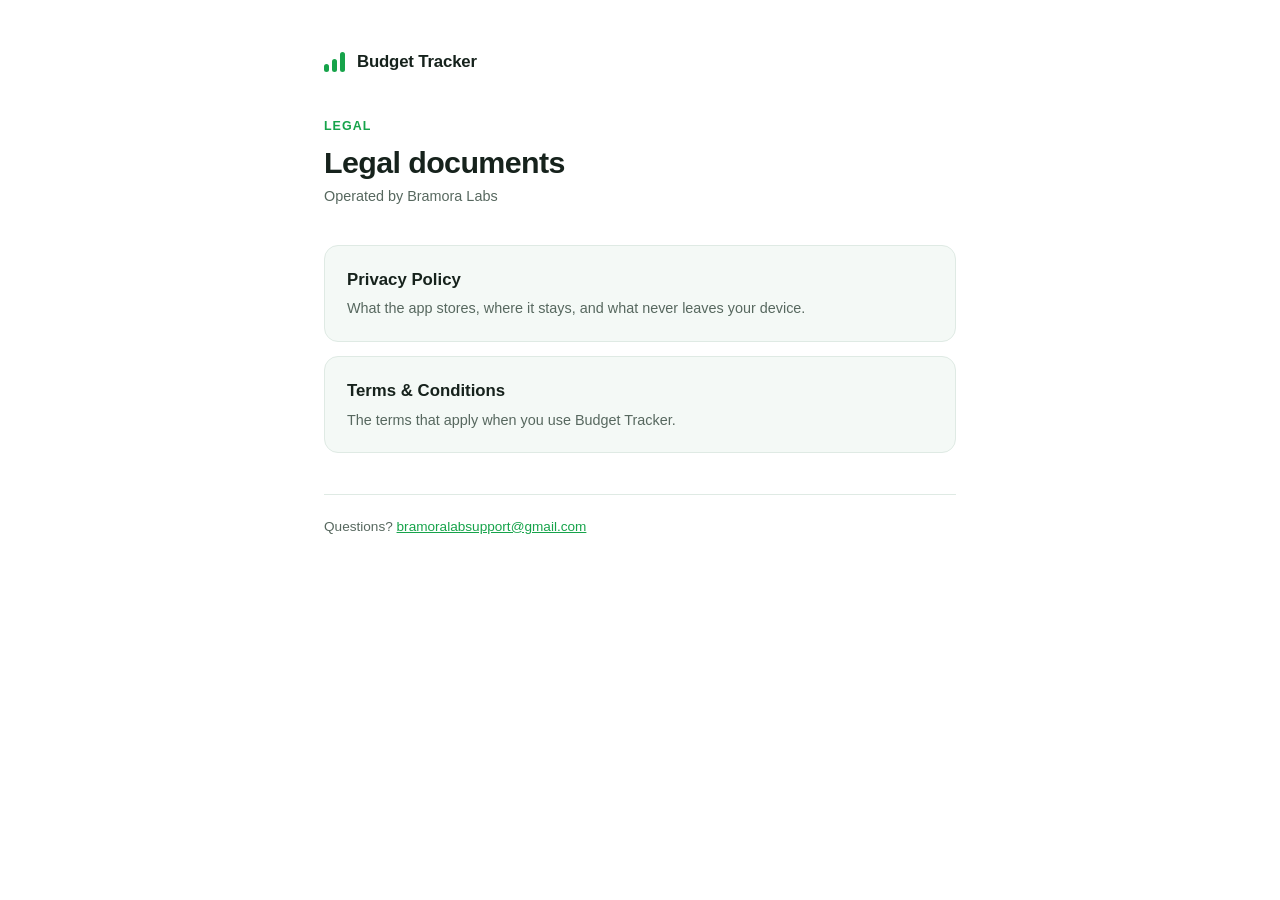
==== index.html @ b7c673cf "Add privacy policy and terms pages" ====
<!doctype html>
<html lang="en">
<head>
<meta charset="utf-8">
<meta name="viewport" content="width=device-width, initial-scale=1">
<title>Budget Tracker — Legal</title>
<link rel="stylesheet" href="style.css">
</head>
<body>
<div class="wrap">
  <a class="brand" href="index.html">
    <span class="brand-mark"><span class="bar"></span><span class="bar"></span><span class="bar"></span></span>
    <span class="brand-name">Budget Tracker</span>
  </a>

  <p class="eyebrow">Legal</p>
  <h1>Legal documents</h1>
  <p class="meta">Operated by Bramora Labs</p>

  <a class="index-card" href="privacy.html">
    <div class="title">Privacy Policy</div>
    <div class="desc">What the app stores, where it stays, and what never leaves your device.</div>
  </a>
  <a class="index-card" href="terms.html">
    <div class="title">Terms &amp; Conditions</div>
    <div class="desc">The terms that apply when you use Budget Tracker.</div>
  </a>

  <footer>
    Questions? <a href="mailto:bramoralabsupport@gmail.com">bramoralabsupport@gmail.com</a>
  </footer>
</div>
</body>
</html>
---- style.css ----
:root {
  --bg: #ffffff;
  --surface: #f4f9f6;
  --text: #16221c;
  --muted: #57685f;
  --accent: #16a34a;
  --accent-soft: #86efac;
  --border: #dfeae4;
}

@media (prefers-color-scheme: dark) {
  :root {
    --bg: #0e1512;
    --surface: #141d19;
    --text: #eaf3ee;
    --muted: #9fb3a9;
    --accent: #34d17a;
    --accent-soft: #1d3b2a;
    --border: #23342c;
  }
}

* { box-sizing: border-box; }

html, body {
  margin: 0;
  padding: 0;
  background: var(--bg);
  color: var(--text);
}

body {
  font-family: -apple-system, BlinkMacSystemFont, "Segoe UI", Roboto, Helvetica, Arial, sans-serif;
  line-height: 1.65;
  -webkit-font-smoothing: antialiased;
}

.wrap {
  max-width: 680px;
  margin: 0 auto;
  padding: 48px 24px 96px;
}

.brand {
  display: flex;
  align-items: center;
  gap: 12px;
  text-decoration: none;
  color: inherit;
  margin-bottom: 40px;
}

.brand-mark {
  display: flex;
  align-items: flex-end;
  gap: 3px;
  height: 20px;
}

.brand-mark .bar {
  width: 5px;
  border-radius: 3px;
  background: var(--accent);
}
.brand-mark .bar:nth-child(1) { height: 8px; }
.brand-mark .bar:nth-child(2) { height: 13px; }
.brand-mark .bar:nth-child(3) { height: 20px; }

.brand-name {
  font-weight: 700;
  font-size: 1.05rem;
  letter-spacing: -0.01em;
}

.eyebrow {
  color: var(--accent);
  font-weight: 600;
  font-size: 0.78rem;
  text-transform: uppercase;
  letter-spacing: 0.08em;
  margin: 0 0 8px;
}

h1 {
  font-size: 1.9rem;
  line-height: 1.2;
  letter-spacing: -0.02em;
  margin: 0 0 4px;
  text-wrap: balance;
}

.meta {
  color: var(--muted);
  font-size: 0.9rem;
  margin: 0 0 36px;
}

h2 {
  font-size: 1.15rem;
  letter-spacing: -0.01em;
  margin: 2.4em 0 0.7em;
  padding-top: 0.6em;
  border-top: 1px solid var(--border);
}

h2:first-of-type {
  border-top: none;
  padding-top: 0;
  margin-top: 1.6em;
}

p, li {
  color: var(--text);
  font-size: 0.98rem;
}

p { margin: 0 0 1em; }

ul { padding-left: 1.3em; margin: 0 0 1em; }
li { margin-bottom: 0.4em; }

strong { font-weight: 700; }

a {
  color: var(--accent);
}

.callout {
  background: var(--surface);
  border: 1px solid var(--border);
  border-radius: 12px;
  padding: 16px 18px;
  margin: 1.2em 0;
}

.nav-links {
  display: flex;
  gap: 18px;
  margin-bottom: 8px;
}
.nav-links a {
  font-size: 0.9rem;
  text-decoration: none;
  color: var(--muted);
  padding-bottom: 2px;
  border-bottom: 2px solid transparent;
}
.nav-links a.active {
  color: var(--text);
  border-bottom-color: var(--accent);
  font-weight: 600;
}

footer {
  margin-top: 3em;
  padding-top: 1.5em;
  border-top: 1px solid var(--border);
  color: var(--muted);
  font-size: 0.85rem;
}

.index-card {
  display: block;
  text-decoration: none;
  color: inherit;
  background: var(--surface);
  border: 1px solid var(--border);
  border-radius: 14px;
  padding: 20px 22px;
  margin-bottom: 14px;
  transition: border-color 0.15s ease;
}
.index-card:hover { border-color: var(--accent); }
.index-card .title { font-weight: 600; font-size: 1.05rem; margin-bottom: 4px; }
.index-card .desc { color: var(--muted); font-size: 0.9rem; }
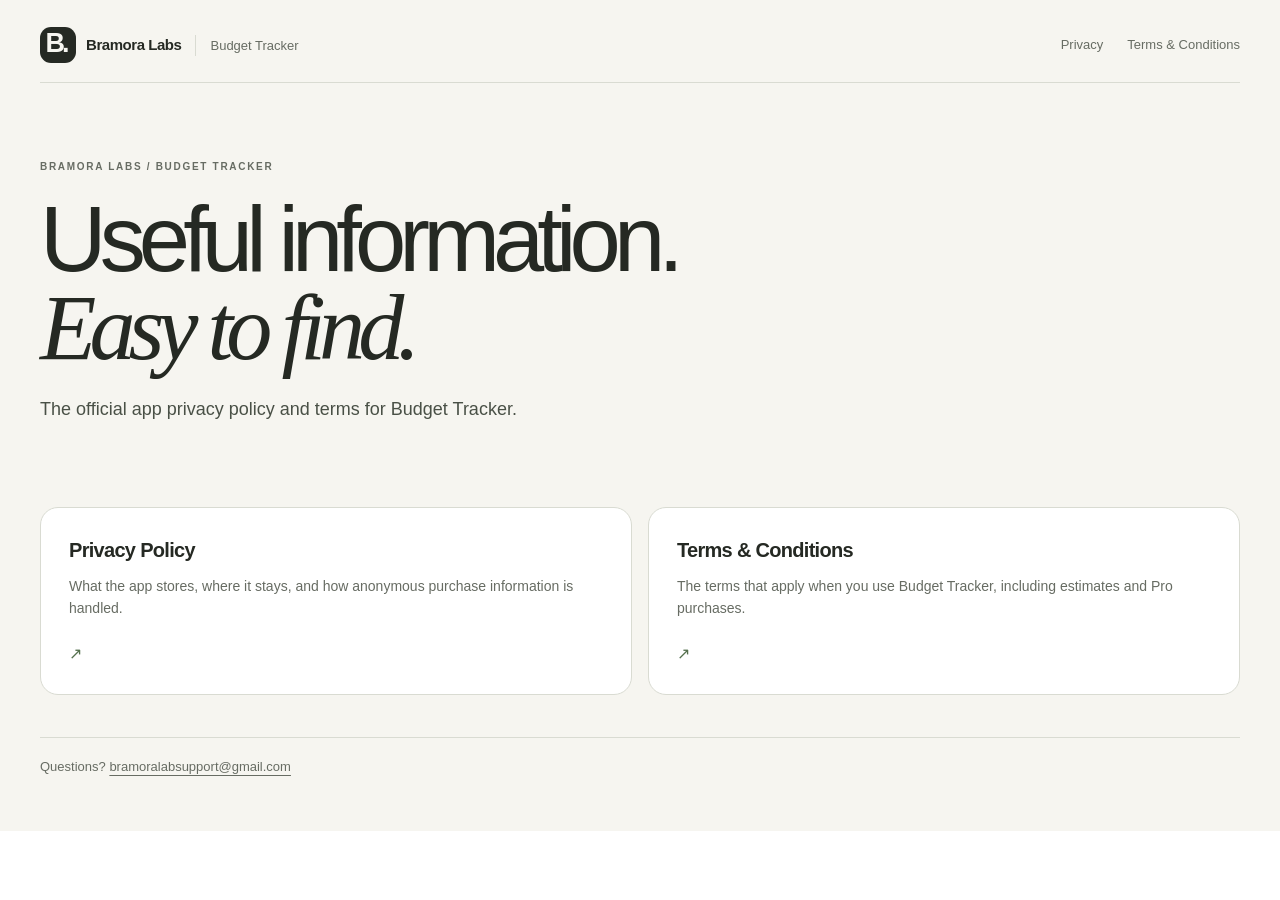
==== commit dc55594c: "Refresh Budget Tracker legal pages" ====
--- a/index.html
+++ b/index.html
@@ -3,32 +3,45 @@
 <head>
 <meta charset="utf-8">
 <meta name="viewport" content="width=device-width, initial-scale=1">
+<meta name="theme-color" content="#f6f5f0">
 <title>Budget Tracker — Legal</title>
+<meta name="description" content="Official privacy policy and terms for the Budget Tracker Android app by Bramora Labs.">
+<link rel="canonical" href="https://bramoralabs.github.io/budget-tracker-legal/">
 <link rel="stylesheet" href="style.css">
+<link rel="stylesheet" href="legal.css">
 </head>
 <body>
+<a class="skip-link" href="#main">Skip to documents</a>
 <div class="wrap">
-  <a class="brand" href="index.html">
-    <span class="brand-mark"><span class="bar"></span><span class="bar"></span><span class="bar"></span></span>
-    <span class="brand-name">Budget Tracker</span>
-  </a>
-
-  <p class="eyebrow">Legal</p>
-  <h1>Legal documents</h1>
-  <p class="meta">Operated by Bramora Labs</p>
-
-  <a class="index-card" href="privacy.html">
-    <div class="title">Privacy Policy</div>
-    <div class="desc">What the app stores, where it stays, and what never leaves your device.</div>
-  </a>
-  <a class="index-card" href="terms.html">
-    <div class="title">Terms &amp; Conditions</div>
-    <div class="desc">The terms that apply when you use Budget Tracker.</div>
-  </a>
-
-  <footer>
-    Questions? <a href="mailto:bramoralabsupport@gmail.com">bramoralabsupport@gmail.com</a>
-  </footer>
+  <header class="legal-header">
+    <a class="brand" href="index.html" aria-label="Bramora Labs legal home">
+      <span class="brand-mark" aria-hidden="true">B.</span>
+      <span class="brand-name">Bramora Labs</span>
+      <span class="brand-product">Budget Tracker</span>
+    </a>
+    <nav class="nav-links" aria-label="Legal documents">
+      <a href="privacy.html">Privacy</a>
+      <a href="terms.html">Terms &amp; Conditions</a>
+    </nav>
+  </header>
+  <main id="main" class="index-main">
+    <section class="index-hero">
+      <p class="eyebrow">BRAMORA LABS / BUDGET TRACKER</p>
+      <h1>Useful information.<br><em>Easy to find.</em></h1>
+      <p class="hero-lede">The official app privacy policy and terms for Budget Tracker.</p>
+    </section>
+    <section class="index-cards" aria-label="Legal documents">
+      <a class="index-card" href="privacy.html">
+        <div class="title">Privacy Policy</div>
+        <div class="desc">What the app stores, where it stays, and how anonymous purchase information is handled.</div>
+      </a>
+      <a class="index-card" href="terms.html">
+        <div class="title">Terms &amp; Conditions</div>
+        <div class="desc">The terms that apply when you use Budget Tracker, including estimates and Pro purchases.</div>
+      </a>
+    </section>
+    <footer>Questions? <a href="mailto:bramoralabsupport@gmail.com">bramoralabsupport@gmail.com</a></footer>
+  </main>
 </div>
 </body>
 </html>
--- a/legal.css
+++ b/legal.css
@@ -0,0 +1,65 @@
+:root{--paper:#f6f5f0;--ink:#252923;--muted:#676c63;--line:#d9dbd2;--sage:#e2e7da;--copper:#925135;--white:#fff;--radius:22px;color-scheme:light}
+*{box-sizing:border-box}
+html{scroll-behavior:smooth;scroll-padding-top:28px}
+body{margin:0;background:var(--paper);color:var(--ink);font-family:Arial,Helvetica,sans-serif;-webkit-font-smoothing:antialiased;line-height:1.65}
+a{color:inherit;text-underline-offset:4px}
+a:hover{color:var(--copper)}
+:focus-visible{outline:3px solid var(--copper);outline-offset:4px;border-radius:4px}
+::selection{background:#dce4d4;color:var(--ink)}
+.skip-link{position:fixed;top:12px;left:12px;z-index:20;padding:12px 16px;background:var(--ink);color:#fff;border-radius:8px;transform:translateY(-160%)}
+.skip-link:focus{transform:translateY(0)}
+.wrap{width:min(1200px,calc(100% - 80px));max-width:none;margin:0 auto;padding:26px 0 54px}
+.legal-header{display:flex;align-items:center;justify-content:space-between;gap:28px;min-height:54px;padding-bottom:18px;border-bottom:1px solid var(--line)}
+.brand{display:flex;align-items:center;gap:10px;margin:0;color:var(--ink);text-decoration:none;white-space:nowrap}
+.brand-mark{display:grid;place-items:center;width:36px;height:36px;border-radius:11px;background:var(--ink);color:var(--paper);font-size:27px;font-weight:700;letter-spacing:-3px;line-height:1;padding:0 4px 4px 0}
+.brand-name{font-size:15px;font-weight:700;letter-spacing:-.03em}
+.brand-product{margin-left:4px;padding-left:14px;border-left:1px solid var(--line);color:var(--muted);font-size:13px}
+.nav-links{display:flex;align-items:center;gap:24px;margin:0}
+.nav-links a{padding:8px 0;color:var(--muted);font-size:13px;text-decoration:none;border-bottom:1px solid transparent;white-space:nowrap}
+.nav-links a:hover,.nav-links a.active{color:var(--ink);border-color:var(--ink)}
+.policy-hero{display:grid;grid-template-columns:minmax(0,1.15fr) minmax(280px,.7fr);align-items:end;gap:60px;padding:78px 0 54px;border-bottom:1px solid var(--line)}
+.eyebrow{margin:0 0 18px;color:var(--muted);font-size:10px;font-weight:700;letter-spacing:1.7px;text-transform:uppercase}
+h1,h2,h3,p{margin-top:0}
+.policy-hero h1,.index-hero h1{margin:0;font-size:clamp(56px,7.2vw,96px);font-weight:500;letter-spacing:-.075em;line-height:.96;text-wrap:balance}
+.policy-hero h1 em,.index-hero h1 em{font-family:Georgia,'Times New Roman',serif;font-weight:400}
+.hero-lede{max-width:610px;margin:22px 0 20px;color:#495046;font-size:18px;line-height:1.65}
+.meta{display:flex;flex-wrap:wrap;gap:8px;margin:0;color:var(--muted);font-size:12px}
+.summary-card{padding:26px 28px 24px;border:1px solid #28352d;border-radius:var(--radius);background:var(--ink);color:#f6f5f0}
+.summary-card .summary-label{display:block;margin:0 0 14px;color:#b8c4b1;font-size:10px;font-weight:700;letter-spacing:1.5px;text-transform:uppercase}
+.summary-card p{margin:0 0 18px;color:#f4f4ee;font-size:15px;line-height:1.65}
+.summary-card a{color:#d9e3d0;font-size:13px}
+.policy-layout{display:grid;grid-template-columns:220px minmax(0,1fr);align-items:start;gap:26px;margin:36px 0 0}
+.policy-index{position:sticky;top:22px;padding:22px 18px;border:1px solid var(--line);border-radius:18px;background:#eeeee7}
+.policy-index .eyebrow{margin-bottom:13px;font-size:9px}
+.policy-index ol{display:grid;gap:2px;margin:0;padding:0;list-style:none}
+.policy-index a{display:block;padding:8px 9px;border-radius:8px;color:#586057;font-size:12px;line-height:1.4;text-decoration:none}
+.policy-index a:hover{background:#fff;color:var(--ink)}
+.policy-article{min-width:0;padding:38px clamp(24px,5vw,58px);border:1px solid #e8e7df;border-radius:var(--radius);background:var(--white);box-shadow:0 18px 50px #2a30200a}
+.policy-article h2{margin:2.2em 0 .75em;padding-top:1.35em;border-top:1px solid #e7e8e1;color:var(--ink);font-size:21px;font-weight:600;letter-spacing:-.04em;line-height:1.3;scroll-margin-top:18px}
+.policy-article h2:first-child{margin-top:0;padding-top:0;border-top:0}
+.policy-article p,.policy-article li{max-width:78ch;color:#3b423a;font-size:15px;line-height:1.8}
+.policy-article p{margin:0 0 1em}
+.policy-article ul{margin:0 0 1.25em;padding-left:1.35em}
+.policy-article li{padding-left:.2em;margin-bottom:.45em}
+.policy-article strong{color:var(--ink);font-weight:700}
+.policy-article code{padding:.12em .35em;border-radius:5px;background:#f1f2ec;font-size:.88em}
+.policy-article a{color:#386b48;font-weight:600;overflow-wrap:anywhere}
+.callout{margin:20px 0;padding:19px 21px;border:1px solid #d9dfd2;border-left:3px solid #82916f;border-radius:12px;background:#f3f5ef;color:#3c4739;font-size:14px;line-height:1.75}
+.legal-footer{display:flex;align-items:center;justify-content:space-between;gap:20px;margin-top:30px;padding-top:20px;border-top:1px solid var(--line);color:var(--muted);font-size:12px}
+.legal-footer nav{display:flex;flex-wrap:wrap;gap:16px}
+.legal-footer a{color:var(--ink);text-decoration:none}
+.legal-footer a:hover{text-decoration:underline}
+.index-hero{padding:76px 0 38px}
+.index-hero .eyebrow{margin-bottom:20px}
+.index-hero h1{max-width:780px}
+.index-hero .hero-lede{max-width:620px}
+.index-cards{display:grid;grid-template-columns:1fr 1fr;gap:16px;margin-top:24px}
+.index-card{display:block;margin:0;padding:26px 28px;border:1px solid var(--line);border-radius:18px;background:var(--white);color:var(--ink);text-decoration:none;transition:transform .2s,border-color .2s,box-shadow .2s}
+.index-card:hover{transform:translateY(-3px);border-color:#9ba58d;box-shadow:0 12px 28px #2930200a}
+.index-card .title{margin-bottom:8px;font-size:20px;font-weight:600;letter-spacing:-.035em}
+.index-card .desc{color:var(--muted);font-size:14px;line-height:1.6}
+.index-card::after{content:'↗';display:block;margin-top:22px;color:#55704e;font-size:16px}
+.index-main footer{margin-top:42px;padding-top:18px;border-top:1px solid var(--line);color:var(--muted);font-size:13px}
+@media(max-width:820px){.wrap{width:min(100% - 40px,700px)}.legal-header{align-items:flex-start;flex-direction:column;gap:12px}.nav-links{width:100%;gap:20px;overflow-x:auto}.policy-hero{grid-template-columns:1fr;gap:28px;padding:56px 0 38px}.policy-hero h1,.index-hero h1{font-size:clamp(52px,12vw,78px)}.policy-layout{grid-template-columns:1fr;margin-top:24px}.policy-index{position:static}.policy-index ol{grid-template-columns:1fr 1fr;column-gap:10px}.policy-article{padding:30px 26px}}
+@media(max-width:520px){.wrap{width:calc(100% - 32px);padding-top:16px}.brand-product{font-size:11px;padding-left:10px}.nav-links{gap:16px}.nav-links a{font-size:12px}.policy-hero{padding-top:44px}.hero-lede{font-size:16px}.summary-card{padding:22px}.policy-index ol,.index-cards{grid-template-columns:1fr}.policy-article{padding:24px 20px}.policy-article h2{font-size:19px}.policy-article p,.policy-article li{font-size:14px}.legal-footer{align-items:flex-start;flex-direction:column}}
+@media(prefers-reduced-motion:reduce){html{scroll-behavior:auto}.index-card{transition:none}}
